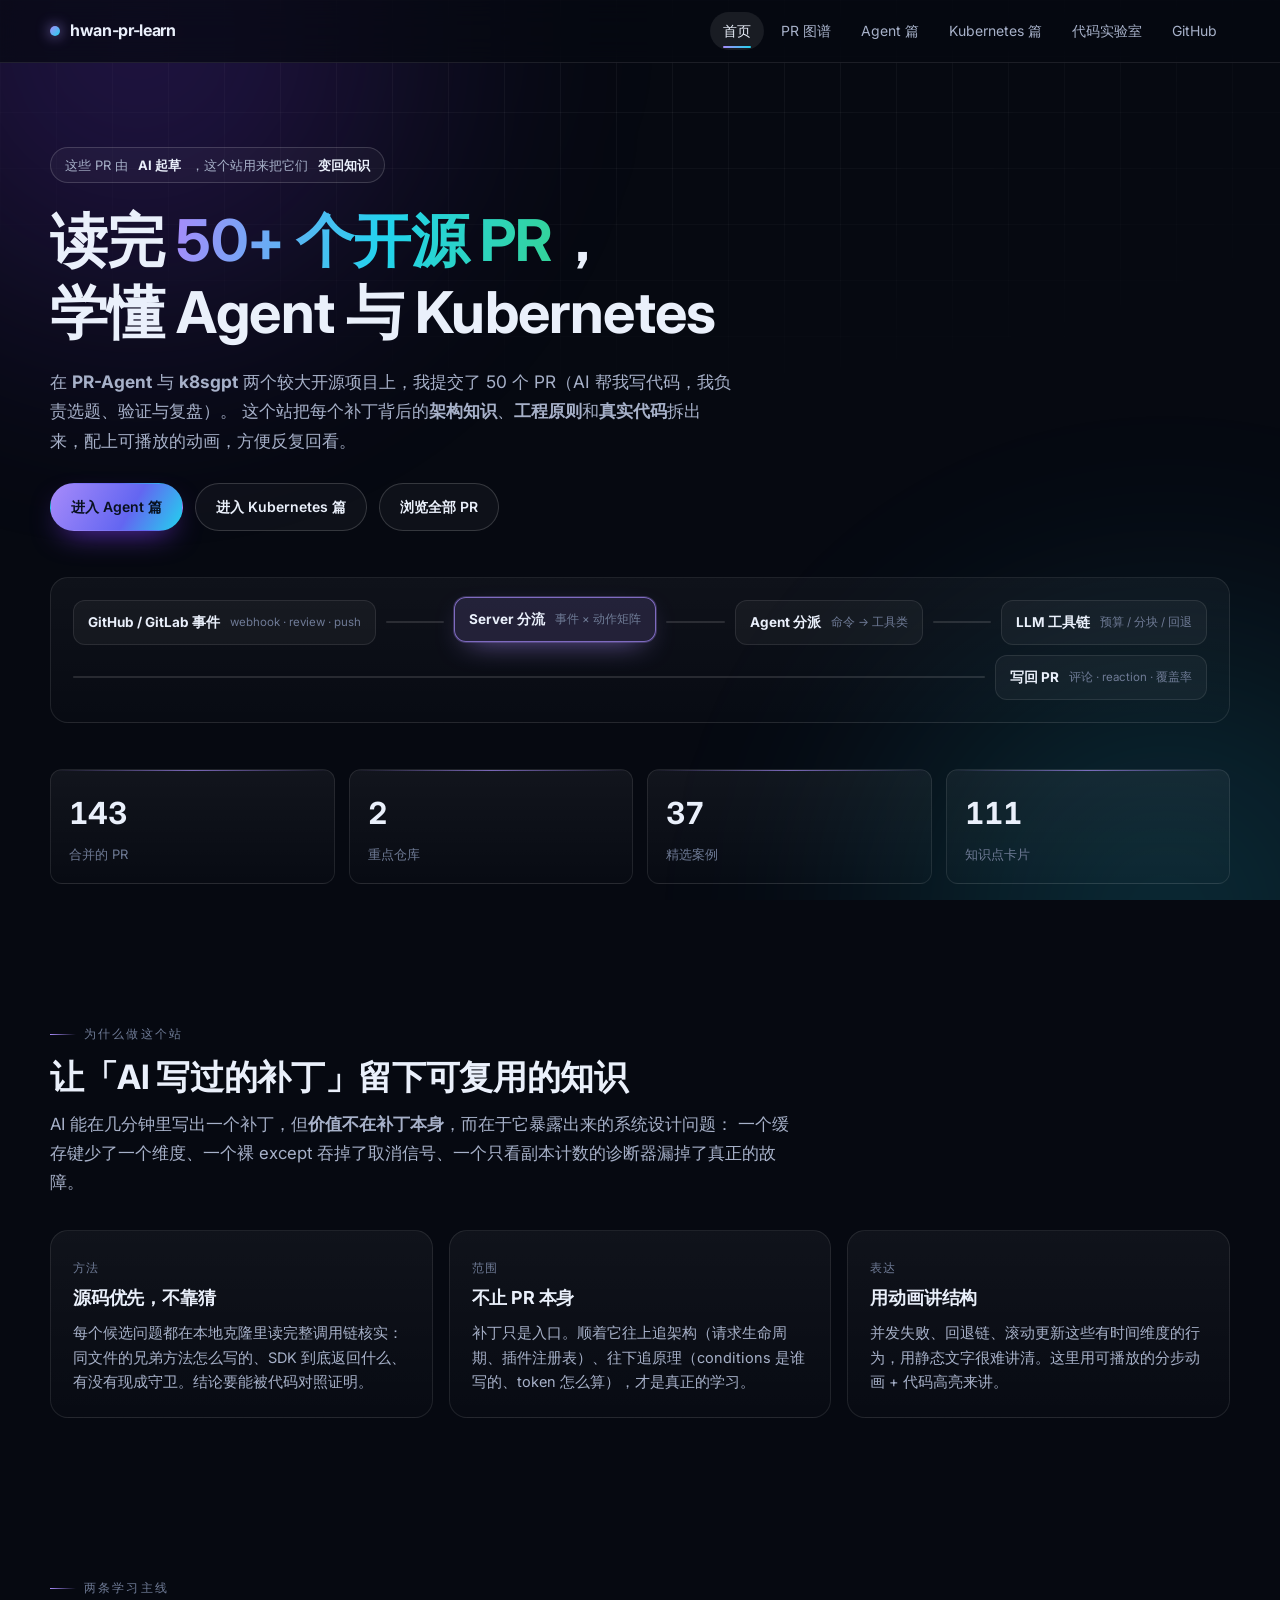
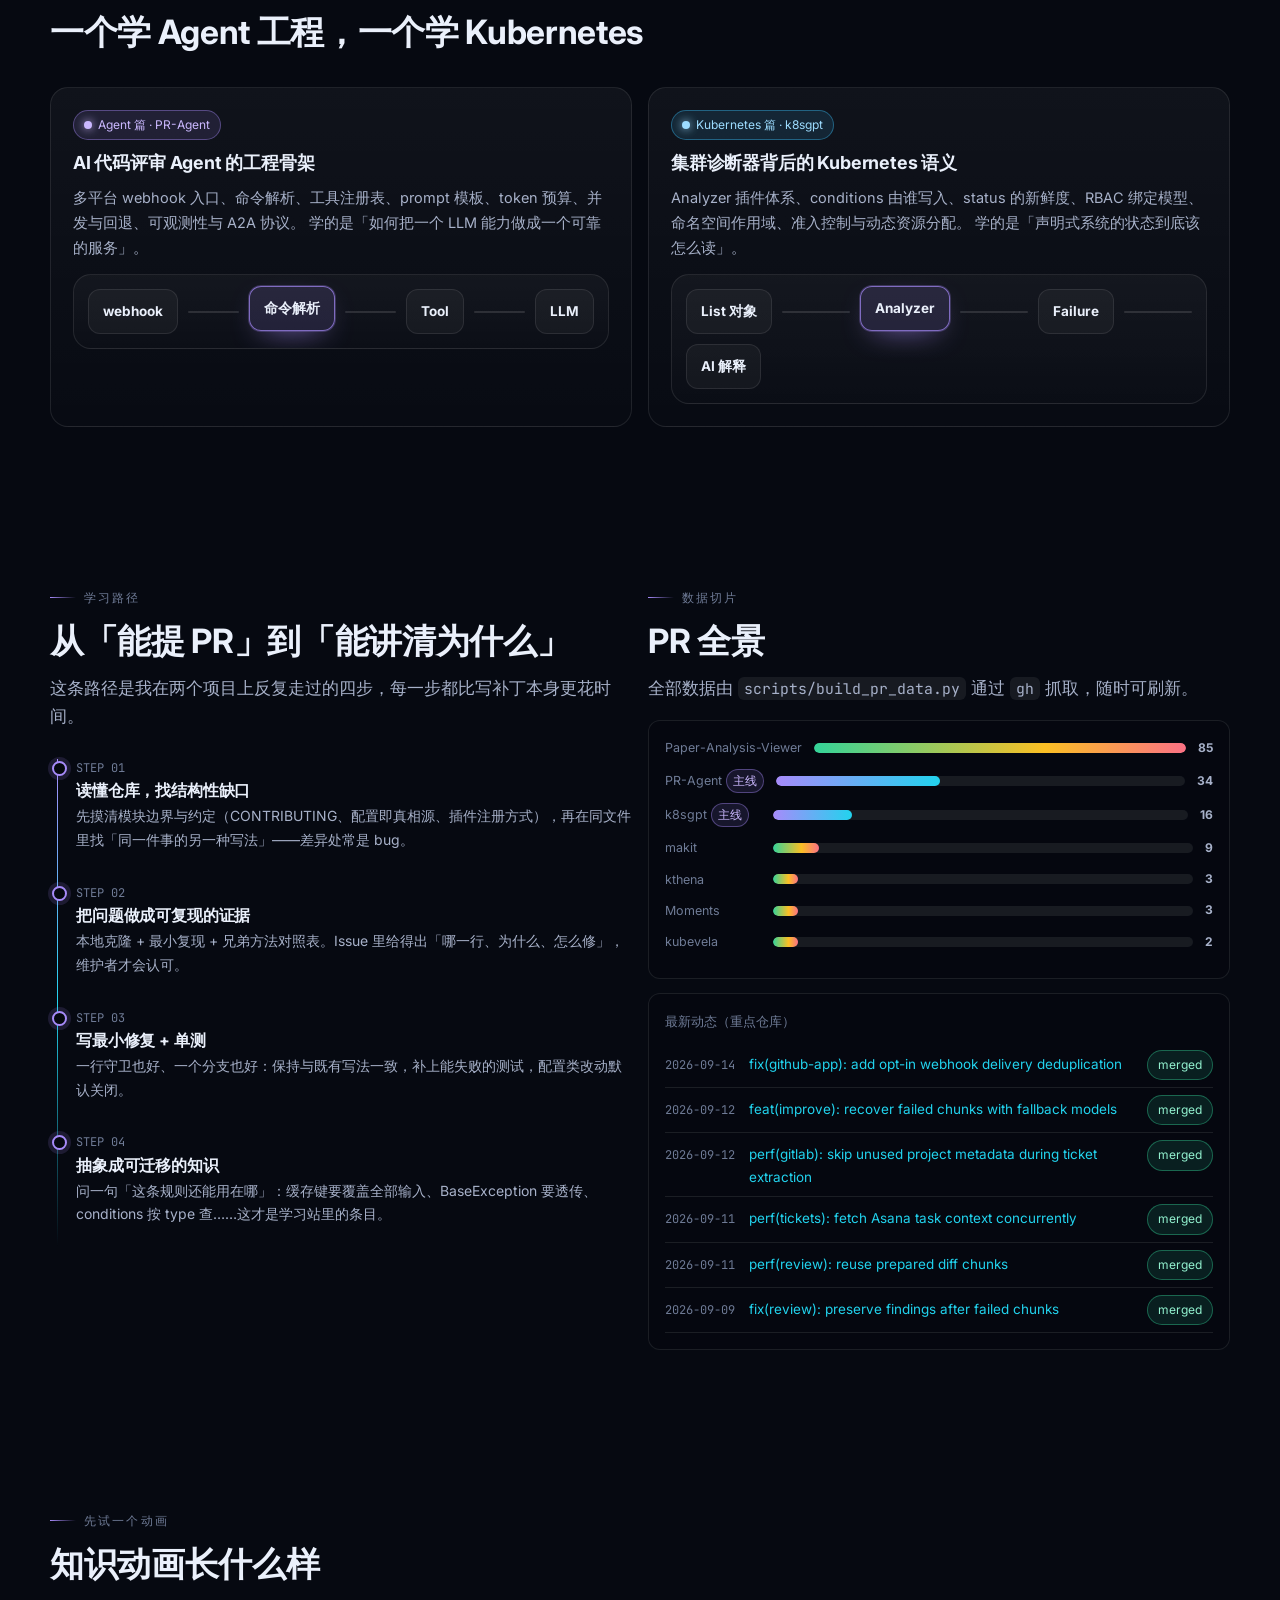
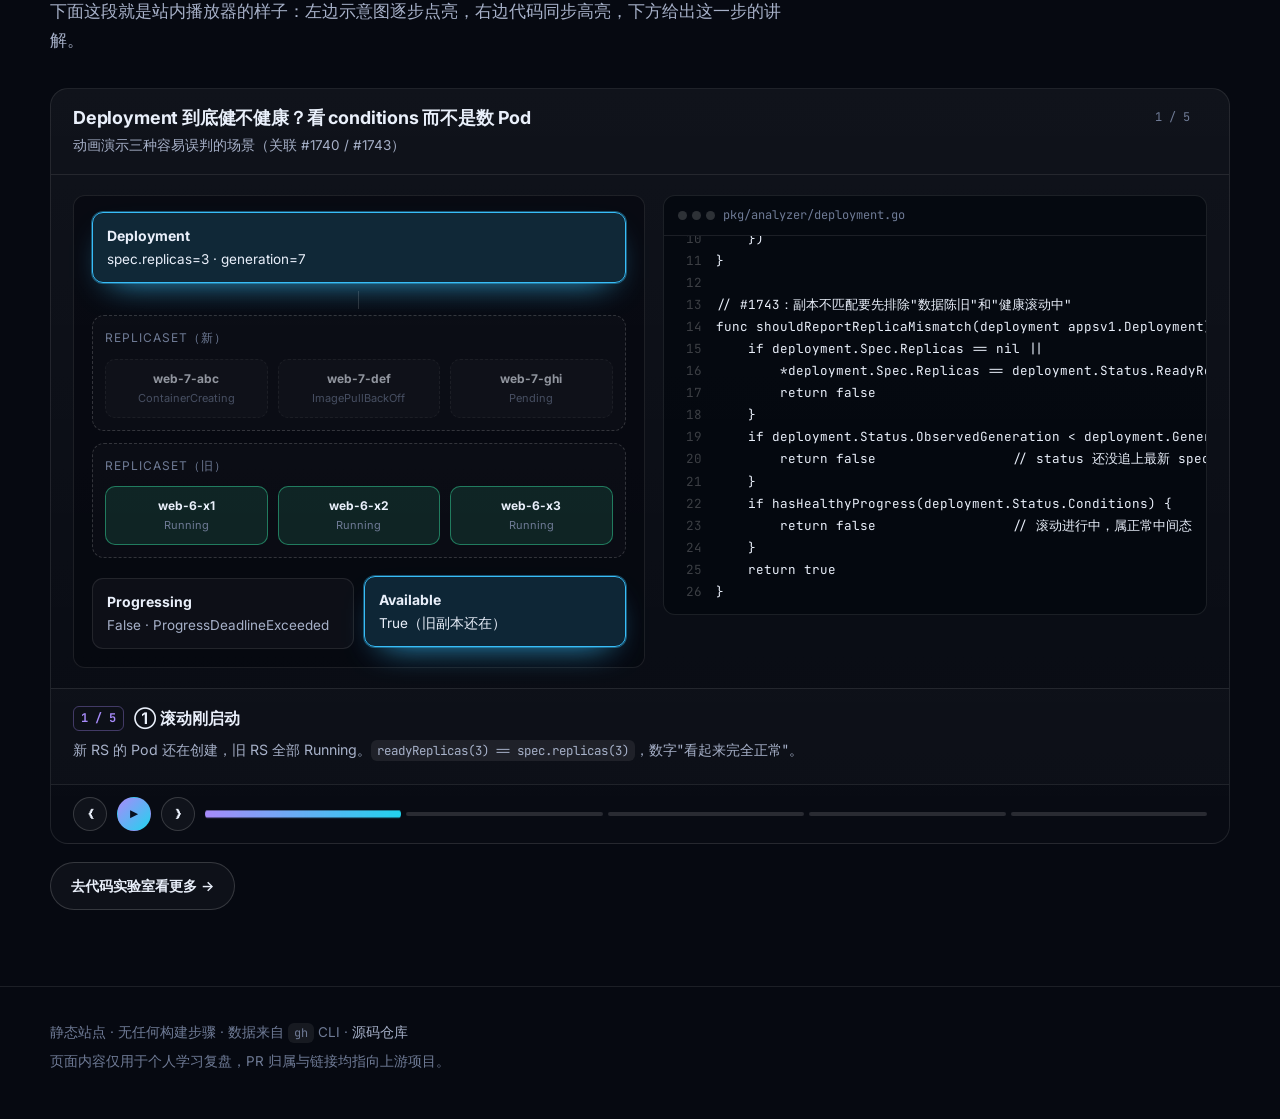
==== index.html @ 7010f41c "feat: 建立 hwan-pr-learn 静态学习站（PR 图谱 / Agent 篇 / K8s 篇 / 代码实验室）" ====
<!DOCTYPE html>
<html lang="zh-CN">
<head>
<meta charset="utf-8" />
<meta name="viewport" content="width=device-width, initial-scale=1" />
<title>Hwan 的开源 PR 学习站 · 从 AI 写的补丁里学 Agent 与 Kubernetes</title>
<meta name="description" content="把我在 PR-Agent 与 k8sgpt 上提交的 50+ 个 PR 拆成可交互的知识：架构动画、代码精读、Kubernetes 与 Agent 工程知识点。" />
<link rel="preconnect" href="https://fonts.googleapis.com" />
<link rel="preconnect" href="https://fonts.gstatic.com" crossorigin />
<link href="https://fonts.googleapis.com/css2?family=Inter:wght@400;500;600;700&family=JetBrains+Mono:wght@400;500&display=swap" rel="stylesheet" />
<link rel="stylesheet" href="assets/css/main.css" />
</head>
<body>
<div class="aurora"></div>
<div class="aurora-grid"></div>
<div class="scroll-progress"></div>

<nav class="nav">
  <div class="wrap nav-inner">
    <a class="brand" href="index.html"><span class="brand-dot"></span>hwan-pr-learn</a>
    <button class="nav-toggle" aria-label="菜单">菜单</button>
    <div class="nav-links">
      <a class="nav-link" href="index.html">首页</a>
      <a class="nav-link" href="prs.html">PR 图谱</a>
      <a class="nav-link" href="agent.html">Agent 篇</a>
      <a class="nav-link" href="k8s.html">Kubernetes 篇</a>
      <a class="nav-link" href="lab.html">代码实验室</a>
      <a class="nav-link" href="https://github.com/junnhwan/hwan-pr-learn" target="_blank" rel="noopener">GitHub</a>
    </div>
  </div>
</nav>

<header class="hero">
  <div class="wrap">
    <div class="hero-badge">这些 PR 由 <b>AI 起草</b>，这个站用来把它们<b>变回知识</b></div>
    <h1>读完 <span class="grad">50+ 个开源 PR</span>，<br />学懂 Agent 与 Kubernetes</h1>
    <p class="hero-sub">
      在 <b>PR-Agent</b> 与 <b>k8sgpt</b> 两个较大开源项目上，我提交了 50 个 PR（AI 帮我写代码，我负责选题、验证与复盘）。
      这个站把每个补丁背后的<b>架构知识</b>、<b>工程原则</b>和<b>真实代码</b>拆出来，配上可播放的动画，方便反复回看。
    </p>
    <div class="hero-cta">
      <a class="btn btn-primary" href="agent.html">进入 Agent 篇</a>
      <a class="btn btn-ghost" href="k8s.html">进入 Kubernetes 篇</a>
      <a class="btn btn-ghost" href="prs.html">浏览全部 PR</a>
    </div>

    <div class="hero-flow" data-flow>
      <div class="flow-row">
        <div class="flow-node"><b>GitHub / GitLab 事件</b><small>webhook · review · push</small></div>
        <span class="flow-wire"></span>
        <div class="flow-node"><b>Server 分流</b><small>事件 × 动作矩阵</small></div>
        <span class="flow-wire"></span>
        <div class="flow-node"><b>Agent 分派</b><small>命令 → 工具类</small></div>
        <span class="flow-wire"></span>
        <div class="flow-node"><b>LLM 工具链</b><small>预算 / 分块 / 回退</small></div>
        <span class="flow-wire"></span>
        <div class="flow-node"><b>写回 PR</b><small>评论 · reaction · 覆盖率</small></div>
      </div>
    </div>

    <div class="hero-stats" id="stats">
      <div class="stat"><b data-count="0">0</b><span>合并的 PR</span></div>
      <div class="stat"><b data-count="0">0</b><span>重点仓库</span></div>
      <div class="stat"><b data-count="0">0</b><span>精选案例</span></div>
      <div class="stat"><b data-count="0">0</b><span>知识点卡片</span></div>
    </div>
  </div>
</header>

<section>
  <div class="wrap">
    <div class="sec-head reveal">
      <div class="sec-kicker">为什么做这个站</div>
      <h2>让「AI 写过的补丁」留下可复用的知识</h2>
      <p class="lede">
        AI 能在几分钟里写出一个补丁，但<b>价值不在补丁本身</b>，而在于它暴露出来的系统设计问题：
        一个缓存键少了一个维度、一个裸 except 吞掉了取消信号、一个只看副本计数的诊断器漏掉了真正的故障。
      </p>
    </div>
    <div class="grid g3">
      <div class="card reveal">
        <div class="card-tag">方法</div>
        <h3>源码优先，不靠猜</h3>
        <p>每个候选问题都在本地克隆里读完整调用链核实：同文件的兄弟方法怎么写的、SDK 到底返回什么、有没有现成守卫。结论要能被代码对照证明。</p>
      </div>
      <div class="card reveal reveal-d1">
        <div class="card-tag">范围</div>
        <h3>不止 PR 本身</h3>
        <p>补丁只是入口。顺着它往上追架构（请求生命周期、插件注册表）、往下追原理（conditions 是谁写的、token 怎么算），才是真正的学习。</p>
      </div>
      <div class="card reveal reveal-d2">
        <div class="card-tag">表达</div>
        <h3>用动画讲结构</h3>
        <p>并发失败、回退链、滚动更新这些有时间维度的行为，用静态文字很难讲清。这里用可播放的分步动画 + 代码高亮来讲。</p>
      </div>
    </div>
  </div>
</section>

<section>
  <div class="wrap">
    <div class="sec-head reveal">
      <div class="sec-kicker">两条学习主线</div>
      <h2>一个学 Agent 工程，一个学 Kubernetes</h2>
    </div>
    <div class="grid g2">
      <a class="card track-agent reveal" href="agent.html" style="text-decoration:none;color:inherit">
        <span class="pill violet"><span class="dotmark"></span>Agent 篇 · PR-Agent</span>
        <h3 style="margin-top:12px">AI 代码评审 Agent 的工程骨架</h3>
        <p>
          多平台 webhook 入口、命令解析、工具注册表、prompt 模板、token 预算、并发与回退、可观测性与 A2A 协议。
          学的是「如何把一个 LLM 能力做成一个可靠的服务」。
        </p>
        <div class="hero-flow" style="margin-top:14px;padding:14px" data-flow>
          <div class="flow-row">
            <div class="flow-node"><b>webhook</b></div>
            <span class="flow-wire"></span>
            <div class="flow-node"><b>命令解析</b></div>
            <span class="flow-wire"></span>
            <div class="flow-node"><b>Tool</b></div>
            <span class="flow-wire"></span>
            <div class="flow-node"><b>LLM</b></div>
          </div>
        </div>
      </a>
      <a class="card track-k8s reveal reveal-d1" href="k8s.html" style="text-decoration:none;color:inherit">
        <span class="pill sky"><span class="dotmark"></span>Kubernetes 篇 · k8sgpt</span>
        <h3 style="margin-top:12px">集群诊断器背后的 Kubernetes 语义</h3>
        <p>
          Analyzer 插件体系、conditions 由谁写入、status 的新鲜度、RBAC 绑定模型、命名空间作用域、准入控制与动态资源分配。
          学的是「声明式系统的状态到底该怎么读」。
        </p>
        <div class="hero-flow" style="margin-top:14px;padding:14px" data-flow>
          <div class="flow-row">
            <div class="flow-node"><b>List 对象</b></div>
            <span class="flow-wire"></span>
            <div class="flow-node"><b>Analyzer</b></div>
            <span class="flow-wire"></span>
            <div class="flow-node"><b>Failure</b></div>
            <span class="flow-wire"></span>
            <div class="flow-node"><b>AI 解释</b></div>
          </div>
        </div>
      </a>
    </div>
  </div>
</section>

<section>
  <div class="wrap">
    <div class="grid g2" style="align-items:start">
      <div class="reveal">
        <div class="sec-kicker">学习路径</div>
        <h2>从「能提 PR」到「能讲清为什么」</h2>
        <p class="lede">这条路径是我在两个项目上反复走过的四步，每一步都比写补丁本身更花时间。</p>
        <div class="timeline" style="margin-top:22px">
          <div class="tl-item reveal">
            <span class="tl-meta">STEP 01</span>
            <h4>读懂仓库，找结构性缺口</h4>
            <p>先摸清模块边界与约定（CONTRIBUTING、配置即真相源、插件注册方式），再在同文件里找「同一件事的另一种写法」——差异处常是 bug。</p>
          </div>
          <div class="tl-item reveal">
            <span class="tl-meta">STEP 02</span>
            <h4>把问题做成可复现的证据</h4>
            <p>本地克隆 + 最小复现 + 兄弟方法对照表。Issue 里给得出「哪一行、为什么、怎么修」，维护者才会认可。</p>
          </div>
          <div class="tl-item reveal">
            <span class="tl-meta">STEP 03</span>
            <h4>写最小修复 + 单测</h4>
            <p>一行守卫也好、一个分支也好：保持与既有写法一致，补上能失败的测试，配置类改动默认关闭。</p>
          </div>
          <div class="tl-item reveal">
            <span class="tl-meta">STEP 04</span>
            <h4>抽象成可迁移的知识</h4>
            <p>问一句「这条规则还能用在哪」：缓存键要覆盖全部输入、BaseException 要透传、conditions 按 type 查……这才是学习站里的条目。</p>
          </div>
        </div>
      </div>
      <div class="reveal reveal-d1">
        <div class="sec-kicker">数据切片</div>
        <h2>PR 全景</h2>
        <p class="lede">全部数据由 <code>scripts/build_pr_data.py</code> 通过 <code>gh</code> 抓取，随时可刷新。</p>
        <div class="mini" style="margin-top:18px">
          <div id="repo-bars"></div>
        </div>
        <div class="mini" style="margin-top:14px">
          <div style="font-size:13px;color:var(--text-faint);margin-bottom:10px">最新动态（重点仓库）</div>
          <div id="recent"></div>
        </div>
      </div>
    </div>
  </div>
</section>

<section>
  <div class="wrap">
    <div class="sec-head reveal">
      <div class="sec-kicker">先试一个动画</div>
      <h2>知识动画长什么样</h2>
      <p class="lede">下面这段就是站内播放器的样子：左边示意图逐步点亮，右边代码同步高亮，下方给出这一步的讲解。</p>
    </div>
    <div class="reveal" id="demo-player"></div>
    <div style="margin-top:14px" class="reveal">
      <a class="btn btn-ghost" href="lab.html">去代码实验室看更多 →</a>
    </div>
  </div>
</section>

<footer>
  <div class="wrap">
    <div>
      静态站点 · 无任何构建步骤 · 数据来自 <code>gh</code> CLI ·
      <a href="https://github.com/junnhwan/hwan-pr-learn" target="_blank" rel="noopener">源码仓库</a>
    </div>
    <div style="margin-top:6px">页面内容仅用于个人学习复盘，PR 归属与链接均指向上游项目。</div>
  </div>
</footer>

<script src="assets/js/common.js"></script>
<script src="assets/js/player.js"></script>
<script src="assets/data/lessons.js"></script>
<script src="assets/js/home.js"></script>
</body>
</html>
---- assets/css/main.css ----
/* ============================================================
   hwan-pr-learn — 静态学习站样式
   纯 CSS，无构建步骤。变量集中在 :root，方便换色。
   ============================================================ */

:root {
  --bg: #060911;
  --bg-2: #0a0f1e;
  --panel: rgba(255, 255, 255, 0.035);
  --panel-strong: rgba(255, 255, 255, 0.06);
  --line: rgba(255, 255, 255, 0.09);
  --line-strong: rgba(255, 255, 255, 0.16);
  --text: #eaf0fb;
  --text-dim: #a7b1c9;
  --text-faint: #6f7b96;

  --violet: #a78bfa;
  --indigo: #6366f1;
  --cyan: #22d3ee;
  --sky: #38bdf8;
  --mint: #34d399;
  --amber: #fbbf24;
  --rose: #fb7185;

  --agent-a: #a78bfa;
  --agent-b: #22d3ee;
  --k8s-a: #38bdf8;
  --k8s-b: #34d399;

  --radius: 18px;
  --radius-sm: 12px;
  --shadow: 0 24px 60px -28px rgba(0, 0, 0, 0.9);
  --mono: "JetBrains Mono", "SFMono-Regular", ui-monospace, Menlo, Consolas, monospace;
  --sans: "Inter", -apple-system, BlinkMacSystemFont, "Segoe UI", "PingFang SC",
    "Hiragino Sans GB", "Microsoft YaHei", "Noto Sans SC", sans-serif;
  --max: 1180px;
}

* {
  box-sizing: border-box;
}

html {
  scroll-behavior: smooth;
  scroll-padding-top: 84px;
}

body {
  margin: 0;
  background: var(--bg);
  color: var(--text);
  font-family: var(--sans);
  font-size: 16px;
  line-height: 1.7;
  -webkit-font-smoothing: antialiased;
  overflow-x: hidden;
}

/* ---------- 背景：极光 + 网格 ---------- */
.aurora {
  position: fixed;
  inset: 0;
  z-index: -2;
  overflow: hidden;
  pointer-events: none;
}
.aurora::before,
.aurora::after {
  content: "";
  position: absolute;
  width: 62vw;
  height: 62vw;
  border-radius: 50%;
  filter: blur(90px);
  opacity: 0.5;
  animation: drift 26s ease-in-out infinite alternate;
}
.aurora::before {
  top: -22vw;
  left: -14vw;
  background: radial-gradient(circle at 40% 40%, rgba(124, 58, 237, 0.55), transparent 62%);
}
.aurora::after {
  bottom: -26vw;
  right: -16vw;
  background: radial-gradient(circle at 60% 60%, rgba(34, 211, 238, 0.4), transparent 62%);
  animation-delay: -13s;
}
.aurora-grid {
  position: fixed;
  inset: 0;
  z-index: -1;
  pointer-events: none;
  background-image: linear-gradient(rgba(255, 255, 255, 0.045) 1px, transparent 1px),
    linear-gradient(90deg, rgba(255, 255, 255, 0.045) 1px, transparent 1px);
  background-size: 56px 56px;
  mask-image: radial-gradient(ellipse 90% 60% at 50% 0%, #000 20%, transparent 78%);
  -webkit-mask-image: radial-gradient(ellipse 90% 60% at 50% 0%, #000 20%, transparent 78%);
}

@keyframes drift {
  0% {
    transform: translate3d(0, 0, 0) scale(1);
  }
  100% {
    transform: translate3d(6vw, 6vh, 0) scale(1.15);
  }
}

/* ---------- 布局 ---------- */
.wrap {
  width: min(100% - 40px, var(--max));
  margin-inline: auto;
}
section {
  padding: 76px 0;
}
.sec-head {
  margin-bottom: 34px;
}
.sec-kicker {
  display: inline-flex;
  align-items: center;
  gap: 8px;
  font-size: 12px;
  letter-spacing: 0.18em;
  text-transform: uppercase;
  color: var(--text-faint);
  margin-bottom: 12px;
}
.sec-kicker::before {
  content: "";
  width: 26px;
  height: 1px;
  background: linear-gradient(90deg, var(--violet), transparent);
}
h1,
h2,
h3,
h4 {
  margin: 0 0 12px;
  line-height: 1.25;
  letter-spacing: -0.01em;
}
h1 {
  font-size: clamp(2.1rem, 5.2vw, 3.6rem);
  font-weight: 700;
}
h2 {
  font-size: clamp(1.5rem, 3vw, 2.1rem);
}
h3 {
  font-size: 1.12rem;
}
p {
  margin: 0 0 14px;
}
.lede {
  color: var(--text-dim);
  font-size: 1.05rem;
  max-width: 68ch;
}
.grad {
  background: linear-gradient(100deg, var(--violet), var(--cyan) 55%, var(--mint));
  -webkit-background-clip: text;
  background-clip: text;
  color: transparent;
}
a {
  color: var(--cyan);
  text-decoration: none;
  transition: color 0.2s;
}
a:hover {
  color: #7de9fb;
}
code {
  font-family: var(--mono);
  font-size: 0.88em;
  background: rgba(255, 255, 255, 0.07);
  padding: 2px 6px;
  border-radius: 6px;
}

/* ---------- 顶部导航 ---------- */
.scroll-progress {
  position: fixed;
  top: 0;
  left: 0;
  height: 2px;
  z-index: 60;
  width: 0;
  background: linear-gradient(90deg, var(--violet), var(--cyan), var(--mint));
}
.nav {
  position: sticky;
  top: 0;
  z-index: 50;
  backdrop-filter: blur(16px);
  -webkit-backdrop-filter: blur(16px);
  background: rgba(6, 9, 17, 0.72);
  border-bottom: 1px solid var(--line);
}
.nav-inner {
  display: flex;
  align-items: center;
  gap: 18px;
  height: 62px;
}
.brand {
  display: flex;
  align-items: center;
  gap: 10px;
  font-weight: 700;
  letter-spacing: -0.02em;
  color: var(--text);
}
.brand-dot {
  width: 10px;
  height: 10px;
  border-radius: 50%;
  background: linear-gradient(135deg, var(--violet), var(--cyan));
  box-shadow: 0 0 14px rgba(167, 139, 250, 0.9);
  animation: pulse 2.8s ease-in-out infinite;
}
@keyframes pulse {
  0%,
  100% {
    transform: scale(1);
    opacity: 1;
  }
  50% {
    transform: scale(1.35);
    opacity: 0.65;
  }
}
.nav-links {
  display: flex;
  gap: 4px;
  margin-left: auto;
  flex-wrap: wrap;
}
.nav-link {
  position: relative;
  padding: 7px 13px;
  border-radius: 999px;
  font-size: 14px;
  color: var(--text-dim);
  transition: color 0.2s, background 0.2s;
}
.nav-link:hover {
  color: var(--text);
  background: rgba(255, 255, 255, 0.05);
}
.nav-link.active {
  color: var(--text);
  background: rgba(255, 255, 255, 0.08);
}
.nav-link.active::after {
  content: "";
  position: absolute;
  left: 13px;
  right: 13px;
  bottom: 2px;
  height: 2px;
  border-radius: 2px;
  background: linear-gradient(90deg, var(--violet), var(--cyan));
  animation: grow 0.3s ease;
}
@keyframes grow {
  from {
    transform: scaleX(0);
  }
  to {
    transform: scaleX(1);
  }
}
.nav-toggle {
  display: none;
  margin-left: auto;
  background: none;
  border: 1px solid var(--line);
  color: var(--text);
  border-radius: 10px;
  padding: 6px 12px;
  font-size: 13px;
  cursor: pointer;
}

/* ---------- Hero ---------- */
.hero {
  padding: 84px 0 56px;
  position: relative;
}
.hero-badge {
  display: inline-flex;
  align-items: center;
  gap: 10px;
  padding: 6px 14px;
  border-radius: 999px;
  border: 1px solid var(--line-strong);
  background: var(--panel);
  font-size: 13px;
  color: var(--text-dim);
  margin-bottom: 22px;
}
.hero-badge b {
  color: var(--text);
}
.hero h1 {
  max-width: 22ch;
}
.hero-sub {
  font-size: 1.08rem;
  color: var(--text-dim);
  max-width: 62ch;
  margin-top: 18px;
}
.hero-cta {
  display: flex;
  gap: 12px;
  margin-top: 28px;
  flex-wrap: wrap;
}
.btn {
  display: inline-flex;
  align-items: center;
  gap: 8px;
  padding: 11px 20px;
  border-radius: 999px;
  font-size: 14px;
  font-weight: 600;
  border: 1px solid transparent;
  cursor: pointer;
  transition: transform 0.18s, box-shadow 0.25s, background 0.25s;
}
.btn:hover {
  transform: translateY(-2px);
}
.btn-primary {
  background: linear-gradient(120deg, var(--violet), var(--indigo) 60%, var(--cyan));
  color: #08111f;
  box-shadow: 0 12px 30px -12px rgba(124, 58, 237, 0.85);
}
.btn-ghost {
  border-color: var(--line-strong);
  color: var(--text);
  background: var(--panel);
}
.btn-ghost:hover {
  background: var(--panel-strong);
}
.hero-stats {
  display: grid;
  grid-template-columns: repeat(4, minmax(0, 1fr));
  gap: 14px;
  margin-top: 46px;
}
.stat {
  padding: 18px 18px 16px;
  border: 1px solid var(--line);
  border-radius: var(--radius-sm);
  background: linear-gradient(180deg, rgba(255, 255, 255, 0.05), rgba(255, 255, 255, 0.01));
  position: relative;
  overflow: hidden;
}
.stat::after {
  content: "";
  position: absolute;
  inset: 0 0 auto 0;
  height: 1px;
  background: linear-gradient(90deg, transparent, var(--violet), transparent);
  opacity: 0.7;
}
.stat b {
  display: block;
  font-size: 1.9rem;
  font-weight: 700;
  letter-spacing: -0.02em;
  font-variant-numeric: tabular-nums;
}
.stat span {
  font-size: 13px;
  color: var(--text-faint);
}

/* hero 中的请求流动画 */
.hero-flow {
  margin-top: 46px;
  border: 1px solid var(--line);
  border-radius: var(--radius);
  background: linear-gradient(180deg, rgba(255, 255, 255, 0.04), rgba(255, 255, 255, 0.01));
  padding: 22px;
  overflow: hidden;
}
.flow-row {
  display: flex;
  align-items: center;
  gap: 10px;
  flex-wrap: wrap;
}
.flow-node {
  display: flex;
  align-items: center;
  gap: 10px;
  padding: 10px 14px;
  border-radius: 12px;
  border: 1px solid var(--line);
  background: rgba(255, 255, 255, 0.04);
  font-size: 13.5px;
  white-space: nowrap;
  transition: transform 0.3s, border-color 0.3s, box-shadow 0.3s, background 0.3s;
}
.flow-node small {
  display: block;
  color: var(--text-faint);
  font-size: 11.5px;
}
.flow-node.lit {
  border-color: rgba(167, 139, 250, 0.7);
  background: rgba(167, 139, 250, 0.14);
  box-shadow: 0 0 0 1px rgba(167, 139, 250, 0.25), 0 10px 30px -14px rgba(167, 139, 250, 0.9);
  transform: translateY(-3px);
}
.flow-wire {
  flex: 1 1 46px;
  min-width: 34px;
  height: 2px;
  border-radius: 2px;
  background: linear-gradient(90deg, rgba(255, 255, 255, 0.12), rgba(255, 255, 255, 0.12));
  position: relative;
  overflow: hidden;
}
.flow-wire::after {
  content: "";
  position: absolute;
  inset: 0;
  width: 34%;
  background: linear-gradient(90deg, transparent, var(--cyan), transparent);
  transform: translateX(-120%);
}
.flow-wire.run::after {
  animation: wire 1.1s linear;
}
@keyframes wire {
  to {
    transform: translateX(320%);
  }
}

/* ---------- 卡片 ---------- */
.grid {
  display: grid;
  gap: 16px;
}
.g2 {
  grid-template-columns: repeat(2, minmax(0, 1fr));
}
.g3 {
  grid-template-columns: repeat(3, minmax(0, 1fr));
}
.g4 {
  grid-template-columns: repeat(4, minmax(0, 1fr));
}
.card {
  position: relative;
  padding: 22px;
  border-radius: var(--radius);
  border: 1px solid var(--line);
  background: linear-gradient(180deg, rgba(255, 255, 255, 0.045), rgba(255, 255, 255, 0.012));
  overflow: hidden;
  transition: transform 0.25s cubic-bezier(0.2, 0.7, 0.3, 1), border-color 0.25s, box-shadow 0.25s;
}
.card:hover {
  transform: translateY(-4px);
  border-color: var(--line-strong);
  box-shadow: var(--shadow);
}
.card::before {
  content: "";
  position: absolute;
  inset: -1px;
  border-radius: inherit;
  padding: 1px;
  background: radial-gradient(340px circle at var(--mx, 50%) var(--my, 0%), var(--accent, var(--violet)), transparent 60%);
  -webkit-mask: linear-gradient(#000 0 0) content-box, linear-gradient(#000 0 0);
  mask: linear-gradient(#000 0 0) content-box, linear-gradient(#000 0 0);
  -webkit-mask-composite: xor;
  mask-composite: exclude;
  opacity: 0;
  transition: opacity 0.3s;
  pointer-events: none;
}
.card:hover::before {
  opacity: 0.85;
}
.card h3 {
  display: flex;
  align-items: center;
  gap: 10px;
}
.card p {
  color: var(--text-dim);
  font-size: 14.5px;
  margin-bottom: 0;
}
.card-tag {
  display: inline-block;
  font-size: 11.5px;
  letter-spacing: 0.08em;
  text-transform: uppercase;
  color: var(--text-faint);
  margin-bottom: 8px;
}
.track-agent {
  --accent: var(--violet);
}
.track-k8s {
  --accent: var(--sky);
}
.pill {
  display: inline-flex;
  align-items: center;
  gap: 6px;
  padding: 4px 10px;
  font-size: 12px;
  border-radius: 999px;
  border: 1px solid var(--line);
  color: var(--text-dim);
  background: rgba(255, 255, 255, 0.04);
}
.pill.violet {
  border-color: rgba(167, 139, 250, 0.4);
  color: #cbb8ff;
  background: rgba(167, 139, 250, 0.12);
}
.pill.sky {
  border-color: rgba(56, 189, 248, 0.4);
  color: #9ddcff;
  background: rgba(56, 189, 248, 0.12);
}
.pill.mint {
  border-color: rgba(52, 211, 153, 0.4);
  color: #93f2d0;
  background: rgba(52, 211, 153, 0.12);
}
.pill.amber {
  border-color: rgba(251, 191, 36, 0.4);
  color: #ffdb8a;
  background: rgba(251, 191, 36, 0.12);
}
.pill.rose {
  border-color: rgba(251, 113, 133, 0.4);
  color: #ffb0bd;
  background: rgba(251, 113, 133, 0.12);
}
.dotmark {
  width: 8px;
  height: 8px;
  border-radius: 50%;
  background: currentColor;
  box-shadow: 0 0 10px currentColor;
}

/* ---------- 时间线 ---------- */
.timeline {
  position: relative;
  padding-left: 26px;
}
.timeline::before {
  content: "";
  position: absolute;
  left: 7px;
  top: 6px;
  bottom: 6px;
  width: 1px;
  background: linear-gradient(180deg, var(--violet), var(--cyan), transparent);
}
.tl-item {
  position: relative;
  padding: 0 0 26px;
}
.tl-item::before {
  content: "";
  position: absolute;
  left: -24px;
  top: 8px;
  width: 11px;
  height: 11px;
  border-radius: 50%;
  background: var(--bg);
  border: 2px solid var(--violet);
  box-shadow: 0 0 0 4px rgba(167, 139, 250, 0.14);
}
.tl-item h4 {
  margin-bottom: 4px;
}
.tl-item p {
  color: var(--text-dim);
  font-size: 14px;
  margin: 0;
}
.tl-meta {
  font-size: 12px;
  color: var(--text-faint);
  font-family: var(--mono);
}

/* ---------- 播放器 ---------- */
.player {
  border: 1px solid var(--line);
  border-radius: var(--radius);
  background: linear-gradient(180deg, rgba(255, 255, 255, 0.045), rgba(255, 255, 255, 0.01));
  overflow: hidden;
  margin: 18px 0;
}
.player-head {
  display: flex;
  align-items: flex-start;
  gap: 14px;
  padding: 18px 22px;
  border-bottom: 1px solid var(--line);
  flex-wrap: wrap;
}
.player-head h3 {
  margin: 0;
}
.player-head p {
  margin: 4px 0 0;
  color: var(--text-dim);
  font-size: 13.5px;
}
.stage {
  display: grid;
  grid-template-columns: minmax(0, 1.05fr) minmax(0, 1fr);
  gap: 18px;
  padding: 20px 22px;
}
.stage-wide {
  grid-template-columns: 1fr;
}
.diagram {
  border: 1px solid var(--line);
  border-radius: var(--radius-sm);
  background: rgba(4, 7, 14, 0.55);
  padding: 18px;
  min-height: 220px;
  display: flex;
  flex-direction: column;
  gap: 12px;
}
.p-node {
  position: relative;
  padding: 11px 14px;
  border-radius: 11px;
  border: 1px solid var(--line);
  background: rgba(255, 255, 255, 0.03);
  font-size: 13.5px;
  color: var(--text-dim);
  transition: all 0.35s cubic-bezier(0.2, 0.7, 0.3, 1);
}
.p-node b {
  color: var(--text);
  display: block;
  font-size: 14px;
}
.p-node.active {
  color: var(--text);
  border-color: var(--accent, var(--violet));
  background: color-mix(in srgb, var(--accent, var(--violet)) 16%, transparent);
  box-shadow: 0 0 0 1px color-mix(in srgb, var(--accent, var(--violet)) 40%, transparent),
    0 14px 34px -18px var(--accent, var(--violet));
  transform: translateY(-2px);
}
.p-node.err.active {
  --accent: var(--rose);
}
.p-node.ok.active {
  --accent: var(--mint);
}
.p-row {
  display: flex;
  gap: 10px;
  flex-wrap: wrap;
}
.p-row > * {
  flex: 1 1 140px;
}
.p-conn {
  height: 18px;
  margin: -6px 0;
  position: relative;
  display: flex;
  justify-content: center;
}
.p-conn i {
  width: 1px;
  height: 100%;
  background: rgba(255, 255, 255, 0.14);
  position: relative;
  overflow: hidden;
}
.p-conn i::after {
  content: "";
  position: absolute;
  left: 0;
  width: 100%;
  height: 40%;
  background: linear-gradient(180deg, transparent, var(--accent, var(--cyan)), transparent);
  transform: translateY(-120%);
}
.p-conn.on i::after {
  animation: drop 0.9s ease-in-out infinite;
}
@keyframes drop {
  0% {
    transform: translateY(-120%);
  }
  100% {
    transform: translateY(260%);
  }
}
.diagram-note {
  font-size: 12.5px;
  color: var(--text-faint);
  margin-top: auto;
}

/* 代码面板 */
.code {
  border: 1px solid var(--line);
  border-radius: var(--radius-sm);
  background: rgba(4, 7, 14, 0.72);
  overflow: hidden;
  display: flex;
  flex-direction: column;
  max-height: 420px;
}
.code-bar {
  display: flex;
  align-items: center;
  gap: 8px;
  padding: 9px 14px;
  border-bottom: 1px solid var(--line);
  font-family: var(--mono);
  font-size: 12px;
  color: var(--text-faint);
}
.code-bar .dots {
  display: flex;
  gap: 5px;
}
.code-bar .dots span {
  width: 9px;
  height: 9px;
  border-radius: 50%;
  background: rgba(255, 255, 255, 0.16);
}
.code-body {
  overflow: auto;
  padding: 12px 0;
  font-family: var(--mono);
  font-size: 12.6px;
  line-height: 1.75;
  scroll-behavior: smooth;
}
.cl {
  display: flex;
  gap: 14px;
  padding: 0 14px;
  white-space: pre;
  transition: background 0.28s, box-shadow 0.28s;
  border-left: 2px solid transparent;
}
.cl .ln {
  color: rgba(255, 255, 255, 0.22);
  user-select: none;
  min-width: 22px;
  text-align: right;
}
.cl.on {
  background: rgba(167, 139, 250, 0.14);
  border-left-color: var(--violet);
}
.cl.add {
  background: rgba(52, 211, 153, 0.1);
}
.cl.del {
  background: rgba(251, 113, 133, 0.1);
}
.cl.add.on,
.cl.del.on {
  box-shadow: inset 0 0 0 1px rgba(255, 255, 255, 0.14);
}
.tok-key {
  color: #c4b5fd;
}
.tok-str {
  color: #86efac;
}
.tok-com {
  color: #5b6785;
  font-style: italic;
}
.tok-num {
  color: #fcd34d;
}
.tok-fn {
  color: #7dd3fc;
}

/* 讲解与控制条 */
.player-note {
  border-top: 1px solid var(--line);
  padding: 16px 22px;
  background: rgba(255, 255, 255, 0.02);
  min-height: 96px;
}
.player-note .step-title {
  display: flex;
  align-items: center;
  gap: 10px;
  font-weight: 650;
  margin-bottom: 6px;
}
.player-note .step-idx {
  font-family: var(--mono);
  font-size: 12px;
  color: var(--violet);
  border: 1px solid rgba(167, 139, 250, 0.35);
  border-radius: 6px;
  padding: 1px 7px;
}
.player-note p {
  color: var(--text-dim);
  font-size: 14.2px;
  margin: 0;
}
.fade-in {
  animation: fadeUp 0.42s ease both;
}
@keyframes fadeUp {
  from {
    opacity: 0;
    transform: translateY(8px);
  }
  to {
    opacity: 1;
    transform: none;
  }
}
.player-ctrl {
  display: flex;
  align-items: center;
  gap: 10px;
  padding: 12px 22px;
  border-top: 1px solid var(--line);
  flex-wrap: wrap;
}
.ctrl-btn {
  width: 34px;
  height: 34px;
  border-radius: 50%;
  border: 1px solid var(--line-strong);
  background: var(--panel);
  color: var(--text);
  cursor: pointer;
  display: grid;
  place-items: center;
  transition: background 0.2s, transform 0.2s;
}
.ctrl-btn:hover {
  background: var(--panel-strong);
  transform: translateY(-1px);
}
.ctrl-btn.play {
  background: linear-gradient(135deg, var(--violet), var(--cyan));
  border-color: transparent;
  color: #08111f;
}
.seg {
  flex: 1 1 160px;
  display: flex;
  gap: 5px;
}
.seg button {
  flex: 1;
  height: 4px;
  border: none;
  border-radius: 3px;
  background: rgba(255, 255, 255, 0.13);
  cursor: pointer;
  padding: 0;
  transition: background 0.25s, transform 0.2s;
}
.seg button.done {
  background: rgba(167, 139, 250, 0.55);
}
.seg button.cur {
  background: linear-gradient(90deg, var(--violet), var(--cyan));
  transform: scaleY(1.8);
}
.ctrl-meta {
  font-family: var(--mono);
  font-size: 12px;
  color: var(--text-faint);
  min-width: 52px;
}

/* ---------- 迷你可视化（首页/知识点用） ---------- */
.mini {
  border: 1px solid var(--line);
  border-radius: var(--radius-sm);
  background: rgba(4, 7, 14, 0.5);
  padding: 16px;
}
.bar {
  height: 10px;
  border-radius: 6px;
  background: rgba(255, 255, 255, 0.08);
  overflow: hidden;
  position: relative;
}
.bar > i {
  display: block;
  height: 100%;
  width: 0;
  border-radius: 6px;
  background: linear-gradient(90deg, var(--mint), var(--amber) 62%, var(--rose));
  transition: width 1s cubic-bezier(0.2, 0.8, 0.2, 1);
}
.bar-row {
  display: flex;
  align-items: center;
  gap: 12px;
  margin-bottom: 10px;
  font-size: 12.5px;
  color: var(--text-dim);
}
.bar-row > span:first-child {
  min-width: 96px;
  color: var(--text-faint);
}
.bar-row > .bar {
  flex: 1;
}

/* K8s 关系图 */
.k8s-tree {
  display: grid;
  gap: 12px;
}
.kbox {
  border: 1px dashed var(--line-strong);
  border-radius: 12px;
  padding: 12px;
  background: rgba(255, 255, 255, 0.02);
}
.kbox > .kbox-title {
  font-size: 12px;
  letter-spacing: 0.08em;
  text-transform: uppercase;
  color: var(--text-faint);
  margin-bottom: 10px;
}
.krow {
  display: flex;
  gap: 10px;
  flex-wrap: wrap;
}
.kpod {
  min-width: 84px;
  flex: 1;
  padding: 9px 10px;
  border-radius: 10px;
  border: 1px solid var(--line);
  background: rgba(255, 255, 255, 0.03);
  font-size: 12px;
  text-align: center;
  transition: all 0.4s;
}
.kpod small {
  display: block;
  color: var(--text-faint);
  font-size: 11px;
}
.kpod.ok {
  border-color: rgba(52, 211, 153, 0.5);
  background: rgba(52, 211, 153, 0.12);
}
.kpod.warn {
  border-color: rgba(251, 191, 36, 0.5);
  background: rgba(251, 191, 36, 0.12);
}
.kpod.bad {
  border-color: rgba(251, 113, 133, 0.55);
  background: rgba(251, 113, 133, 0.14);
}
.kpod.pending {
  border-style: dashed;
  opacity: 0.6;
}

/* 表格 */
.table {
  width: 100%;
  border-collapse: collapse;
  font-size: 14px;
}
.table th,
.table td {
  text-align: left;
  padding: 10px 12px;
  border-bottom: 1px solid var(--line);
  vertical-align: top;
}
.table th {
  color: var(--text-faint);
  font-weight: 600;
  font-size: 12.5px;
  letter-spacing: 0.06em;
  text-transform: uppercase;
}
.table td code {
  font-size: 12.5px;
}

/* ---------- PR 列表 ---------- */
.filters {
  display: flex;
  gap: 10px;
  flex-wrap: wrap;
  align-items: center;
  padding: 14px 16px;
  border: 1px solid var(--line);
  border-radius: var(--radius);
  background: var(--panel);
  margin-bottom: 20px;
  position: sticky;
  top: 70px;
  z-index: 20;
  backdrop-filter: blur(14px);
}
.chip {
  padding: 6px 13px;
  border-radius: 999px;
  border: 1px solid var(--line);
  background: rgba(255, 255, 255, 0.03);
  color: var(--text-dim);
  font-size: 13px;
  cursor: pointer;
  transition: all 0.2s;
}
.chip:hover {
  color: var(--text);
  border-color: var(--line-strong);
}
.chip.on {
  color: #08111f;
  background: linear-gradient(120deg, var(--cyan), var(--mint));
  border-color: transparent;
  font-weight: 600;
}
.chip.on.agent {
  background: linear-gradient(120deg, var(--violet), var(--cyan));
}
.chip.on.k8s {
  background: linear-gradient(120deg, var(--sky), var(--mint));
}
.search {
  margin-left: auto;
  display: flex;
  align-items: center;
  gap: 8px;
  border: 1px solid var(--line);
  border-radius: 999px;
  padding: 5px 14px;
  background: rgba(4, 7, 14, 0.6);
}
.search input {
  background: none;
  border: none;
  outline: none;
  color: var(--text);
  font-size: 13.5px;
  width: 190px;
  font-family: var(--sans);
}
.search input::placeholder {
  color: var(--text-faint);
}
.pr-list {
  display: grid;
  gap: 10px;
}
.pr {
  display: grid;
  grid-template-columns: 62px minmax(0, 1fr) auto;
  gap: 14px;
  align-items: center;
  padding: 14px 16px;
  border: 1px solid var(--line);
  border-radius: var(--radius-sm);
  background: rgba(255, 255, 255, 0.025);
  cursor: pointer;
  transition: all 0.22s;
}
.pr:hover {
  border-color: var(--line-strong);
  background: rgba(255, 255, 255, 0.05);
  transform: translateX(3px);
}
.pr-num {
  font-family: var(--mono);
  font-size: 13px;
  color: var(--text-faint);
}
.pr-title {
  font-size: 14.6px;
  overflow: hidden;
  text-overflow: ellipsis;
  white-space: nowrap;
}
.pr-meta {
  font-size: 12px;
  color: var(--text-faint);
  display: flex;
  gap: 10px;
  flex-wrap: wrap;
  margin-top: 3px;
}
.pr-side {
  display: flex;
  align-items: center;
  gap: 8px;
  font-size: 12px;
  color: var(--text-faint);
  font-family: var(--mono);
}
.add {
  color: #6ee7b7;
}
.del {
  color: #fda4af;
}

/* 抽屉 */
.drawer-mask {
  position: fixed;
  inset: 0;
  background: rgba(3, 5, 10, 0.7);
  backdrop-filter: blur(3px);
  opacity: 0;
  pointer-events: none;
  transition: opacity 0.3s;
  z-index: 70;
}
.drawer-mask.open {
  opacity: 1;
  pointer-events: auto;
}
.drawer {
  position: fixed;
  top: 0;
  right: 0;
  height: 100%;
  width: min(760px, 96vw);
  background: linear-gradient(180deg, #0a0f1e, #060911);
  border-left: 1px solid var(--line-strong);
  transform: translateX(102%);
  transition: transform 0.36s cubic-bezier(0.2, 0.7, 0.3, 1);
  z-index: 80;
  overflow-y: auto;
  padding: 26px 28px 60px;
}
.drawer.open {
  transform: none;
}
.drawer h2 {
  font-size: 1.35rem;
  margin-top: 6px;
}
.drawer .close {
  position: absolute;
  top: 16px;
  right: 20px;
}
.drawer h4 {
  margin-top: 22px;
  font-size: 13px;
  letter-spacing: 0.08em;
  text-transform: uppercase;
  color: var(--text-faint);
}
.drawer ul {
  margin: 8px 0 0;
  padding-left: 18px;
  color: var(--text-dim);
  font-size: 14px;
}
.drawer li {
  margin-bottom: 6px;
}
.diff {
  border: 1px solid var(--line);
  border-radius: var(--radius-sm);
  overflow: hidden;
  font-family: var(--mono);
  font-size: 12.4px;
  margin-top: 8px;
}
.diff-head {
  padding: 7px 12px;
  background: rgba(255, 255, 255, 0.04);
  color: var(--text-faint);
  font-size: 11.5px;
  border-bottom: 1px solid var(--line);
}
.diff pre {
  margin: 0;
  padding: 10px 12px;
  overflow-x: auto;
  line-height: 1.6;
}
.diff .l-add {
  color: #86efac;
}
.diff .l-del {
  color: #fda4af;
}

/* ---------- 出场动画 ---------- */
.reveal {
  opacity: 0;
  transform: translateY(22px);
  transition: opacity 0.7s cubic-bezier(0.2, 0.7, 0.3, 1), transform 0.7s cubic-bezier(0.2, 0.7, 0.3, 1);
}
.reveal.in {
  opacity: 1;
  transform: none;
}
.reveal-d1 {
  transition-delay: 0.08s;
}
.reveal-d2 {
  transition-delay: 0.16s;
}
.reveal-d3 {
  transition-delay: 0.24s;
}

/* ---------- 页脚 ---------- */
footer {
  border-top: 1px solid var(--line);
  padding: 34px 0 46px;
  color: var(--text-faint);
  font-size: 13.5px;
}
footer a {
  color: var(--text-dim);
}

/* ---------- 响应式 ---------- */
@media (max-width: 1020px) {
  .stage {
    grid-template-columns: 1fr;
  }
  .g4 {
    grid-template-columns: repeat(2, minmax(0, 1fr));
  }
  .g3 {
    grid-template-columns: repeat(2, minmax(0, 1fr));
  }
}
@media (max-width: 760px) {
  .nav-links {
    display: none;
  }
  .nav-links.open {
    display: flex;
    position: absolute;
    top: 62px;
    left: 0;
    right: 0;
    flex-direction: column;
    background: rgba(6, 9, 17, 0.97);
    border-bottom: 1px solid var(--line);
    padding: 10px;
  }
  .nav-toggle {
    display: block;
  }
  .g2,
  .g3,
  .g4 {
    grid-template-columns: 1fr;
  }
  .hero-stats {
    grid-template-columns: repeat(2, minmax(0, 1fr));
  }
  .filters {
    position: static;
  }
  .search {
    margin-left: 0;
    width: 100%;
  }
  .search input {
    width: 100%;
  }
  .pr {
    grid-template-columns: 1fr;
  }
  .pr-side {
    justify-content: flex-start;
  }
}

@media (prefers-reduced-motion: reduce) {
  *,
  *::before,
  *::after {
    animation-duration: 0.001ms !important;
    animation-iteration-count: 1 !important;
    transition-duration: 0.001ms !important;
    scroll-behavior: auto !important;
  }
  .reveal {
    opacity: 1;
    transform: none;
  }
}
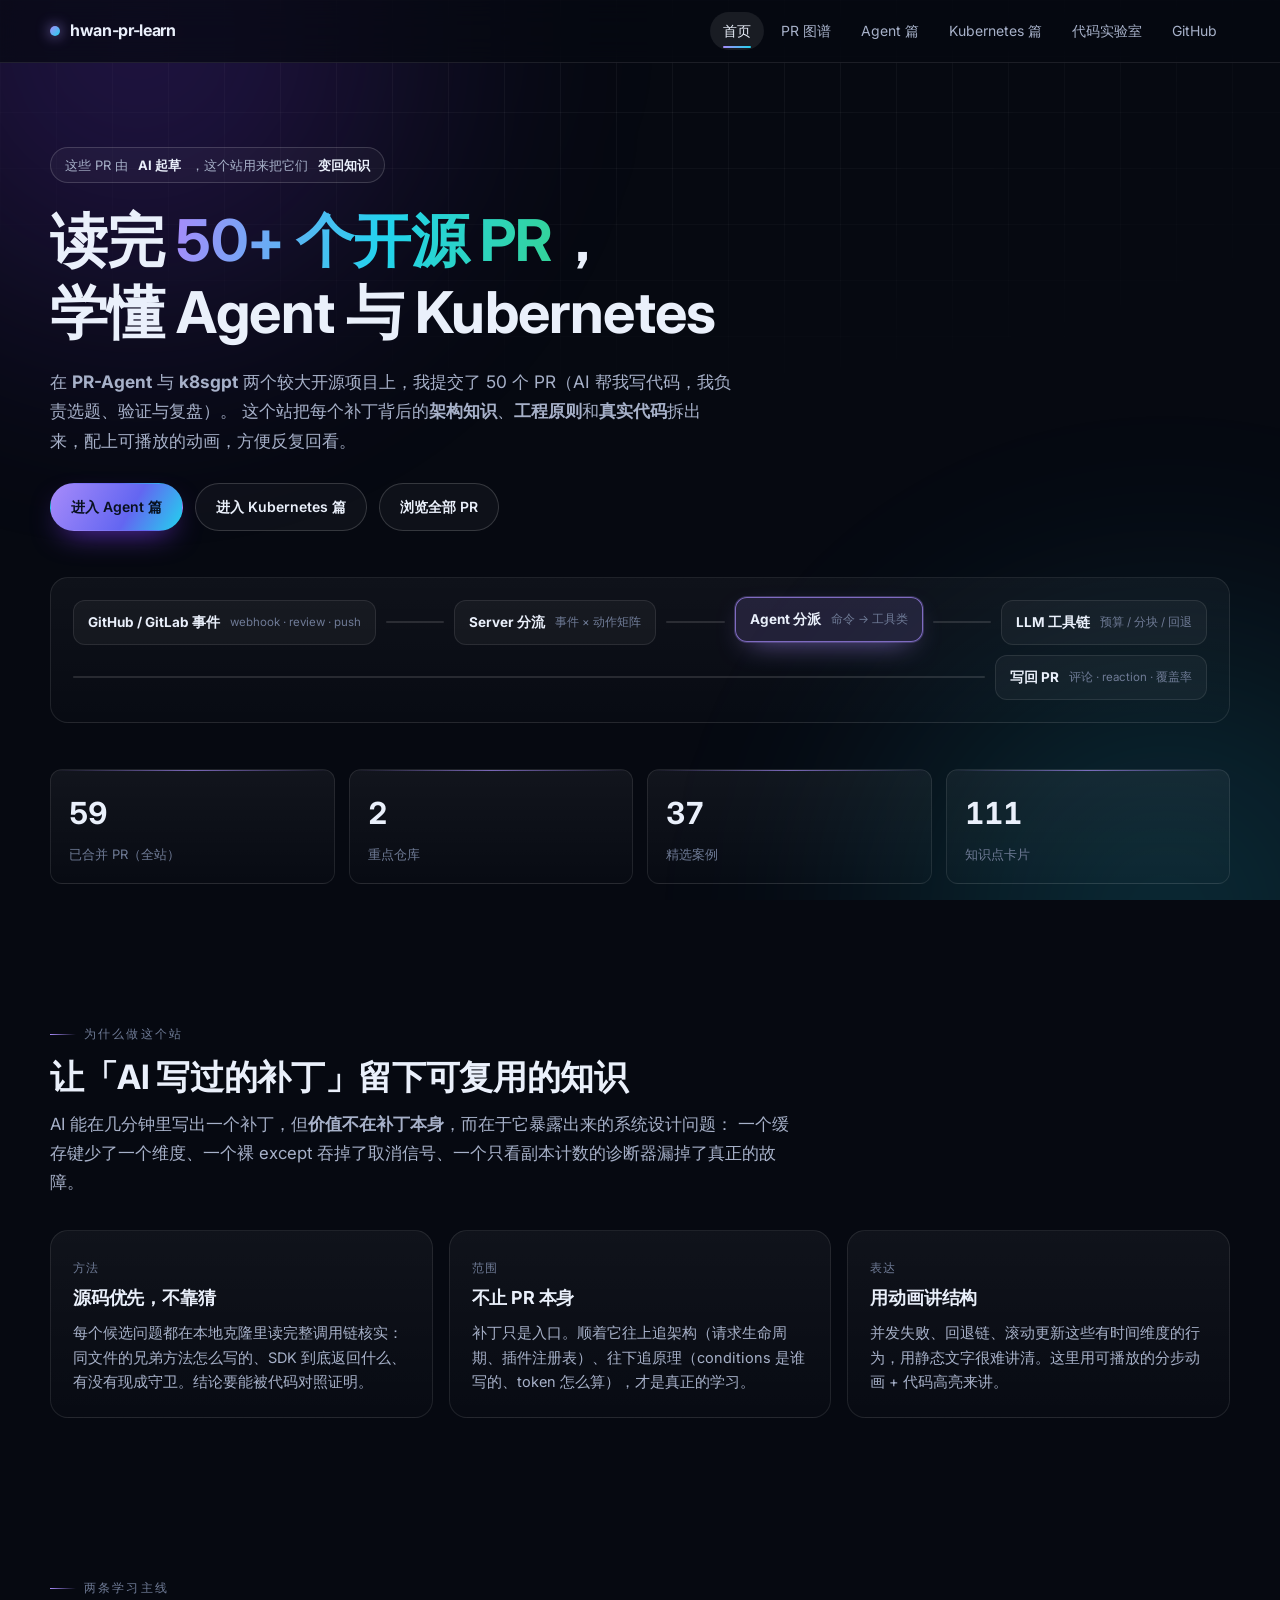
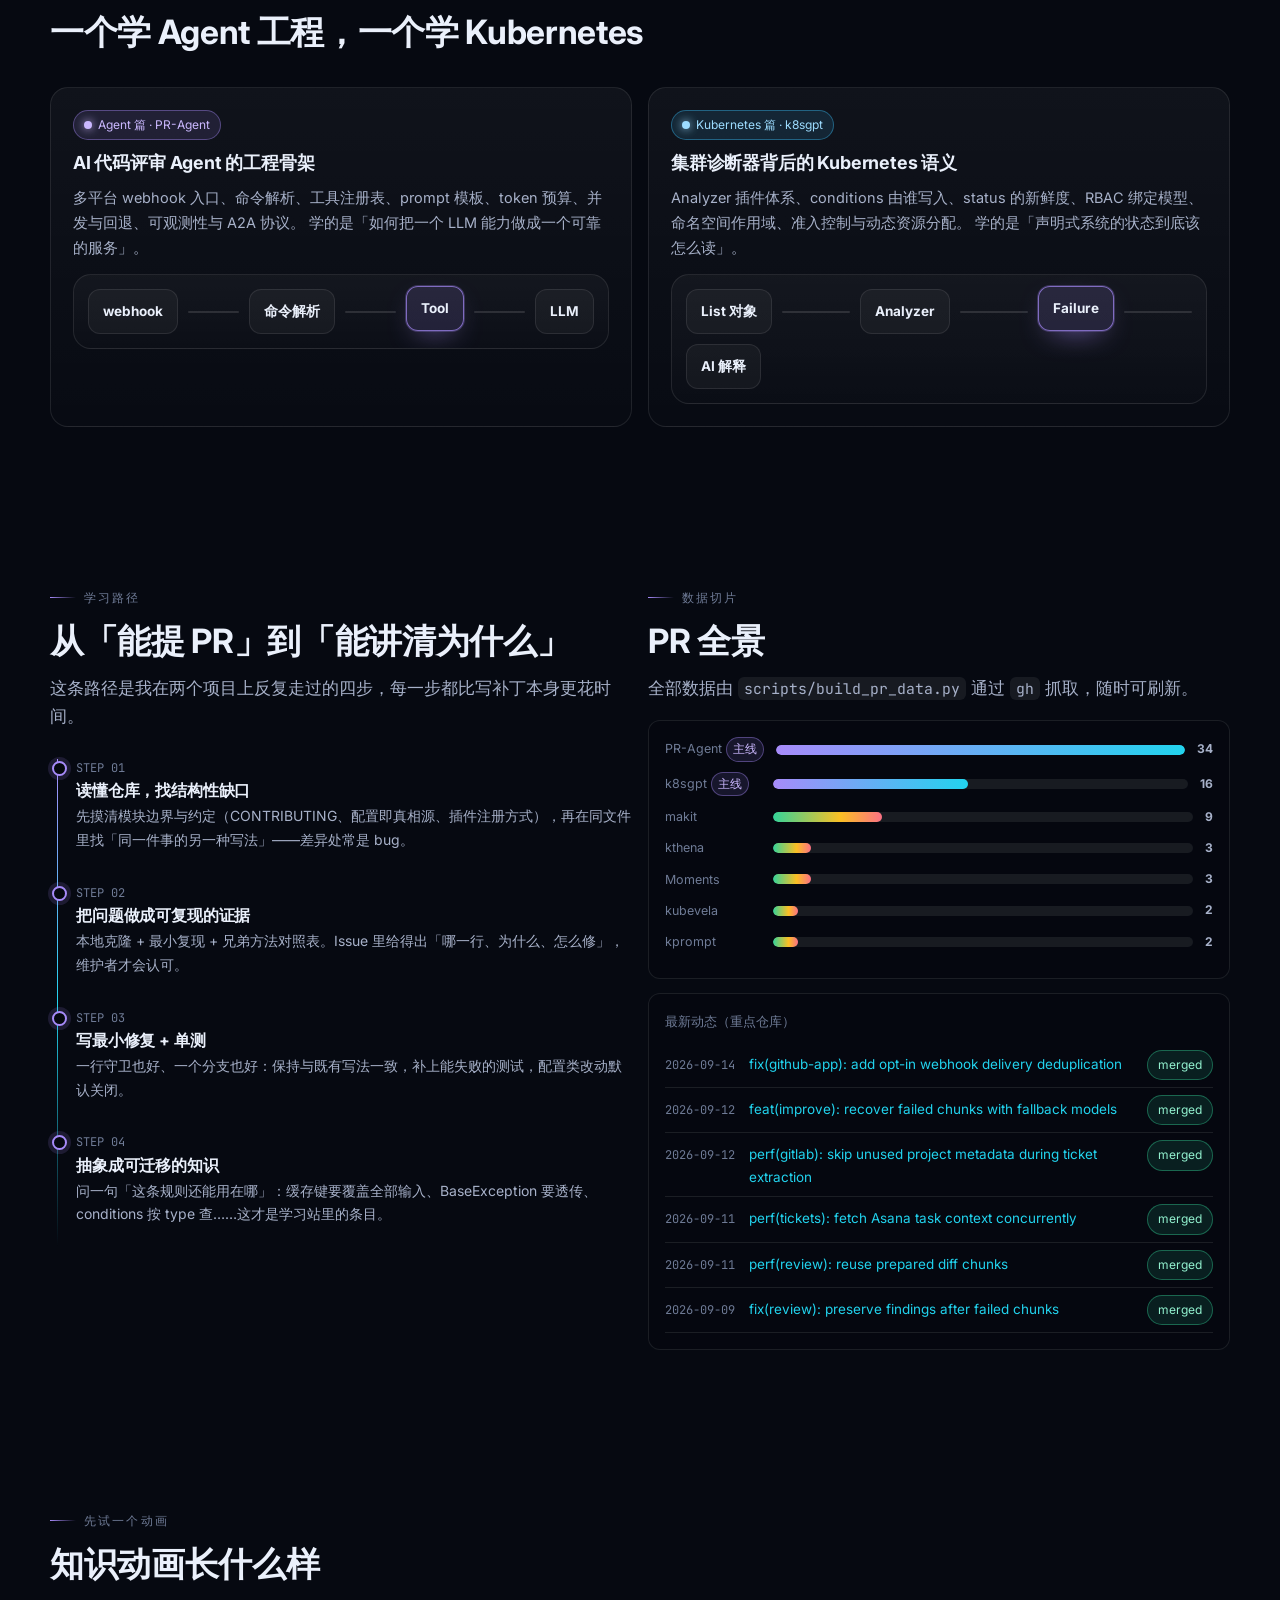
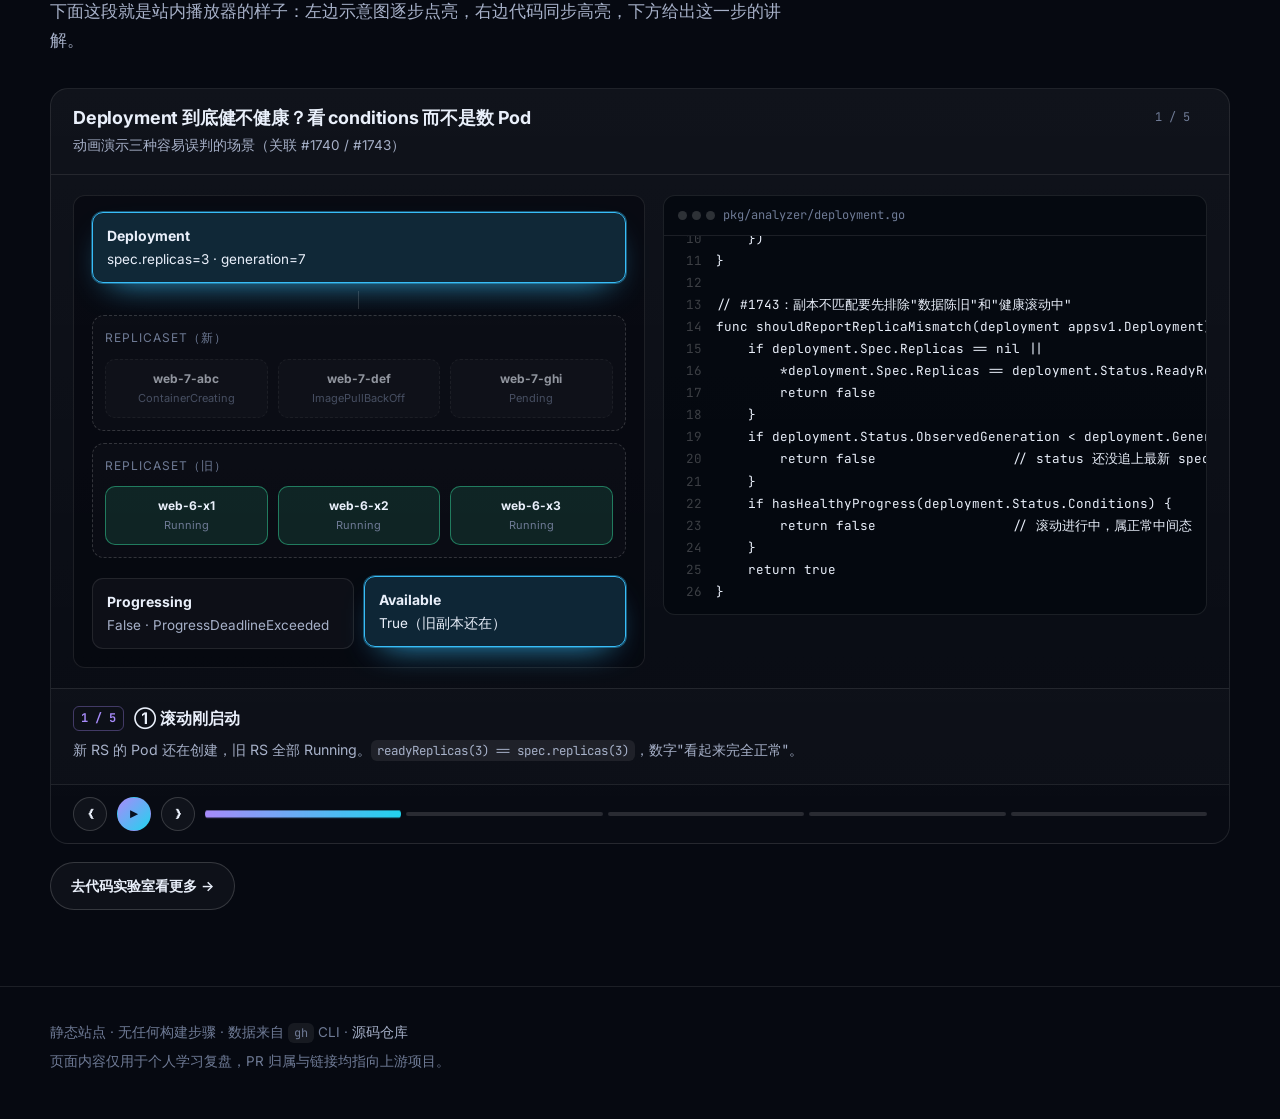
==== commit cc7b6e11: "docs: 新增 AGENTS.md 项目说明；排除校内实验室项目 Paper-Analysis-Viewer" ====
--- a/index.html
+++ b/index.html
@@ -59,7 +59,7 @@
     </div>
 
     <div class="hero-stats" id="stats">
-      <div class="stat"><b data-count="0">0</b><span>合并的 PR</span></div>
+      <div class="stat"><b data-count="0">0</b><span>已合并 PR（全站）</span></div>
       <div class="stat"><b data-count="0">0</b><span>重点仓库</span></div>
       <div class="stat"><b data-count="0">0</b><span>精选案例</span></div>
       <div class="stat"><b data-count="0">0</b><span>知识点卡片</span></div>
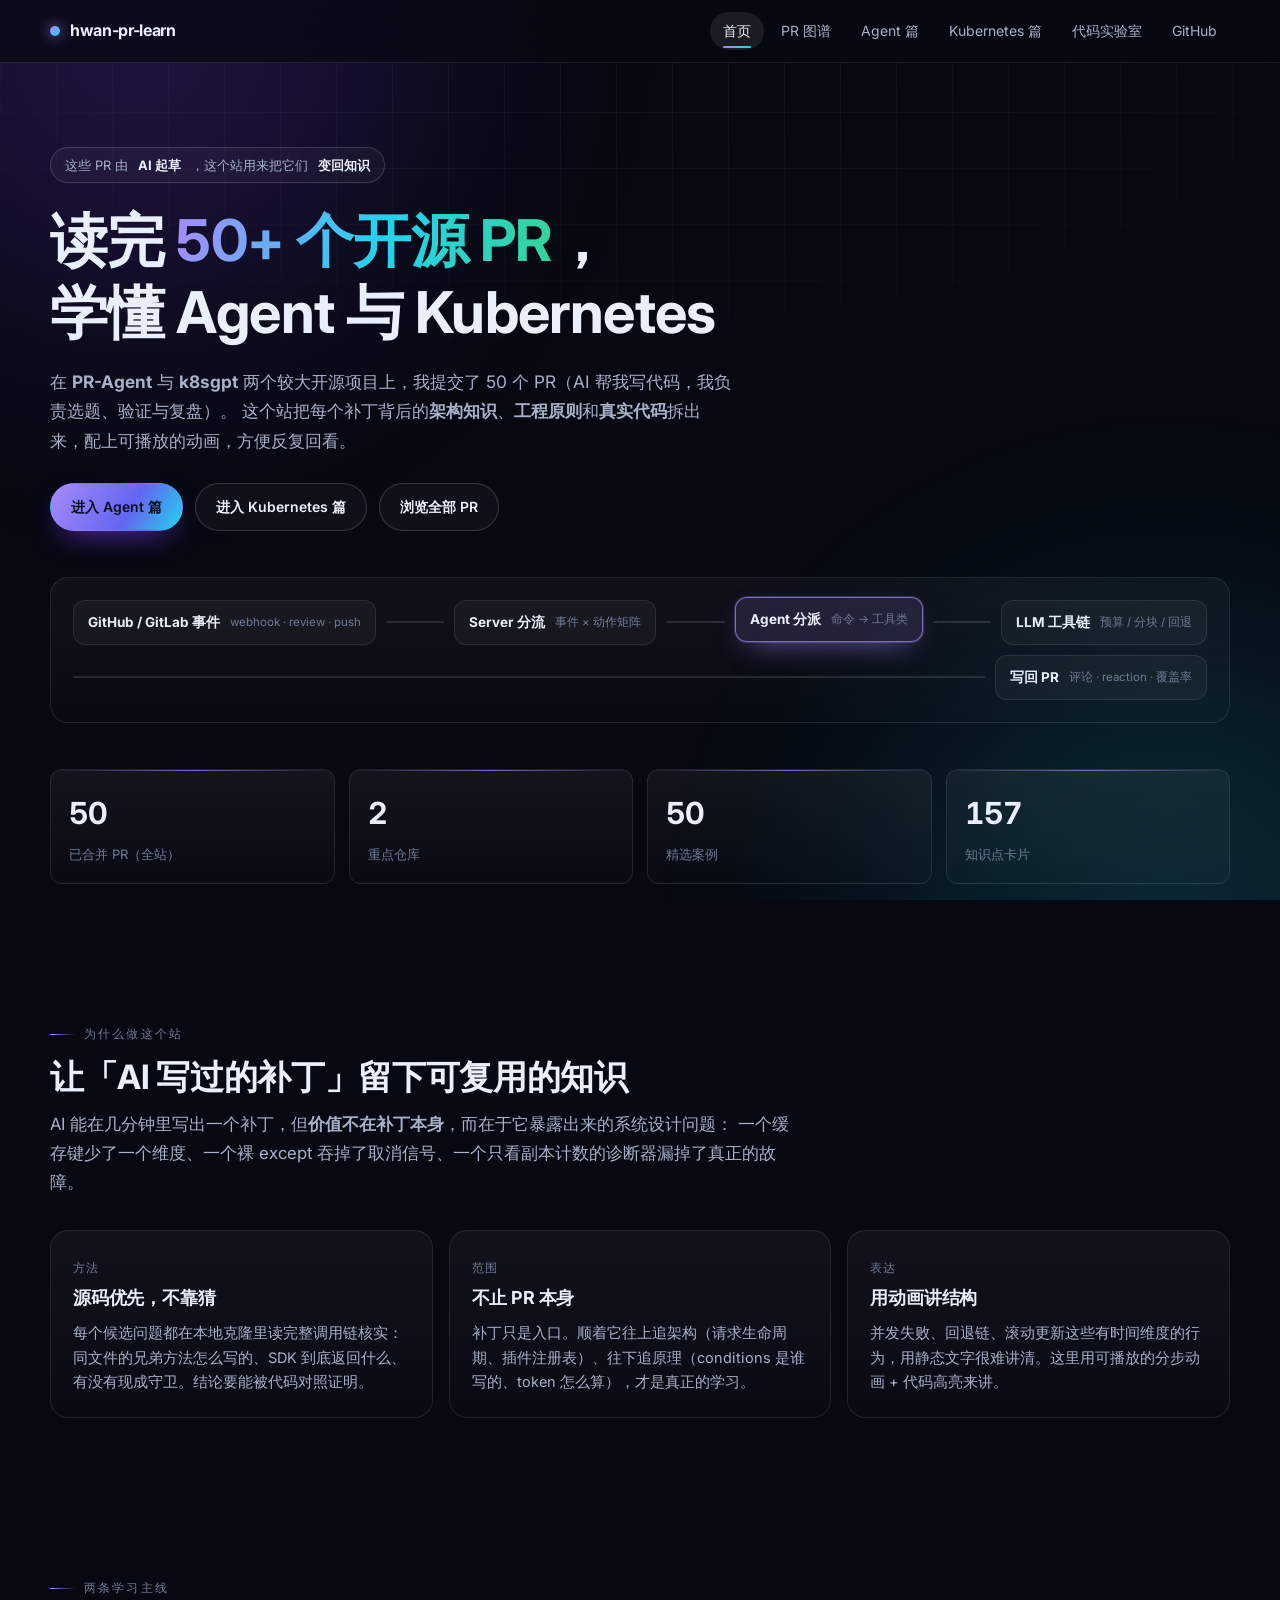
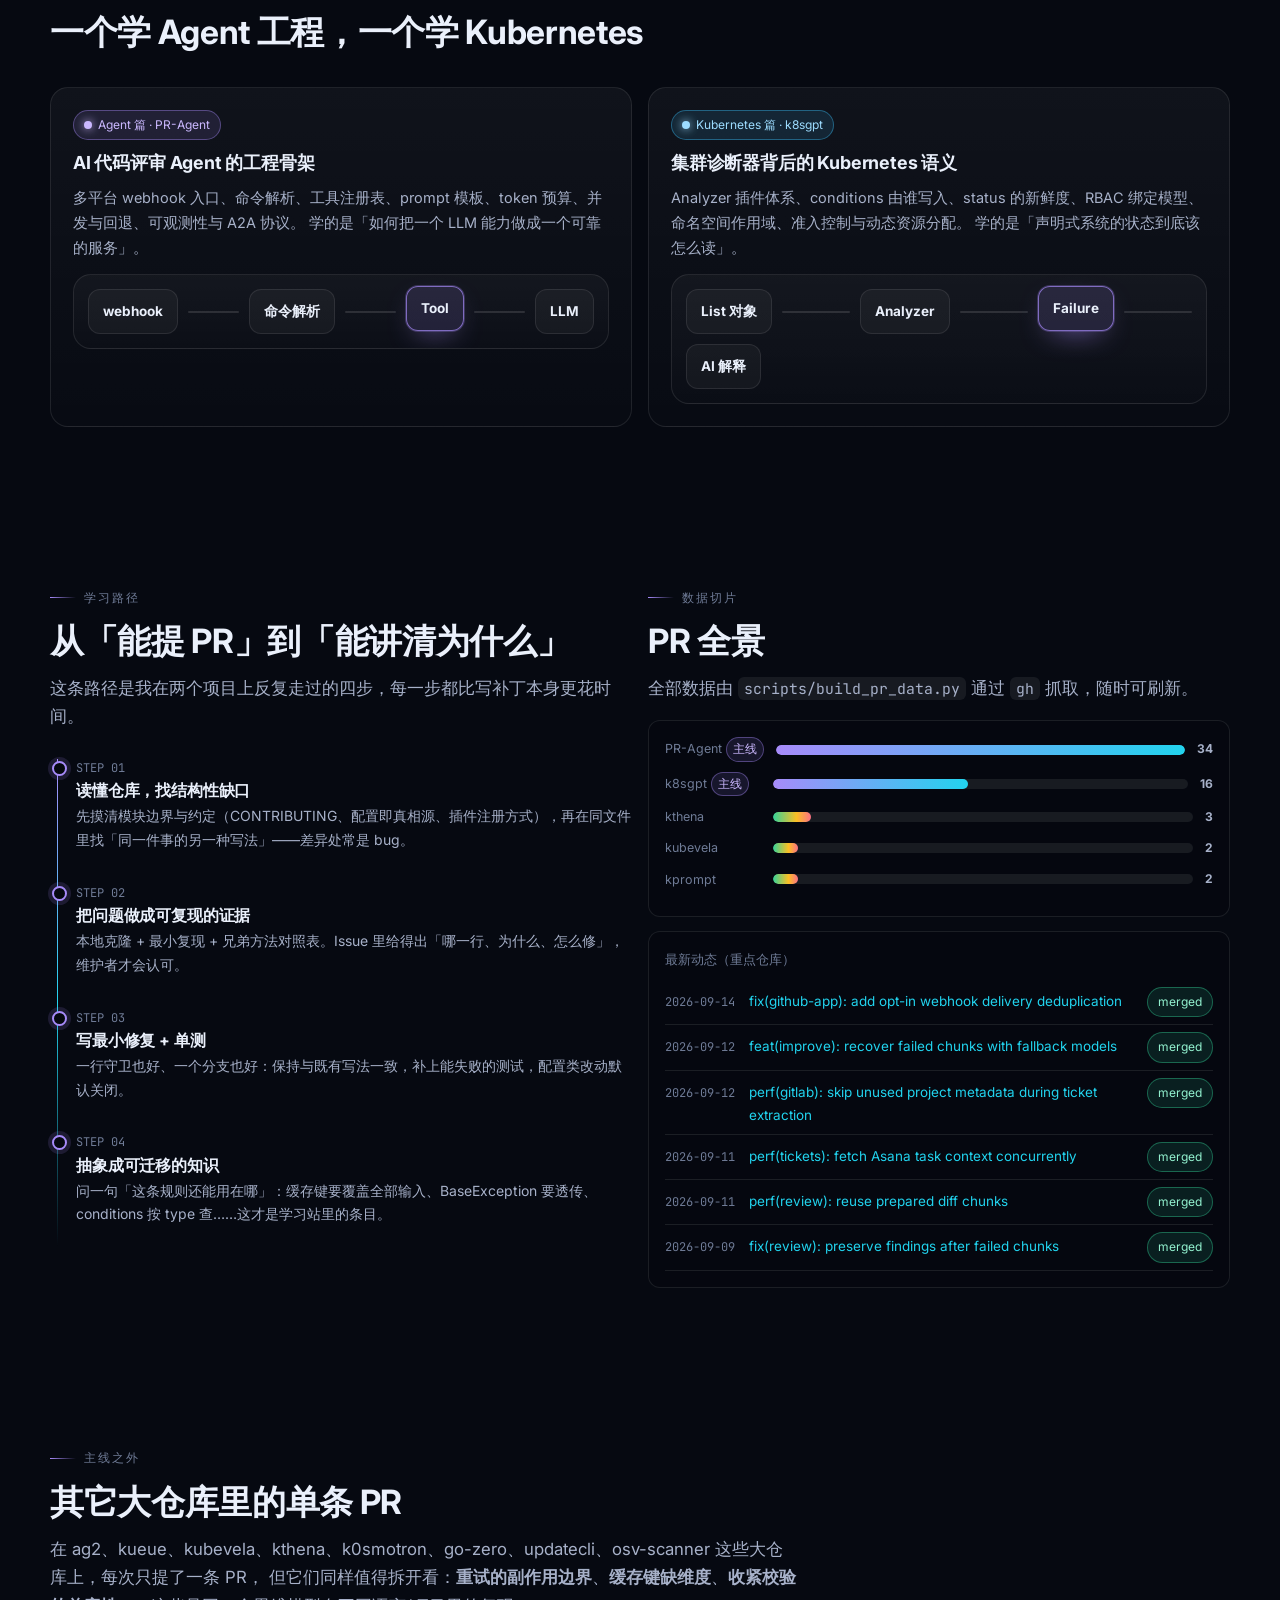
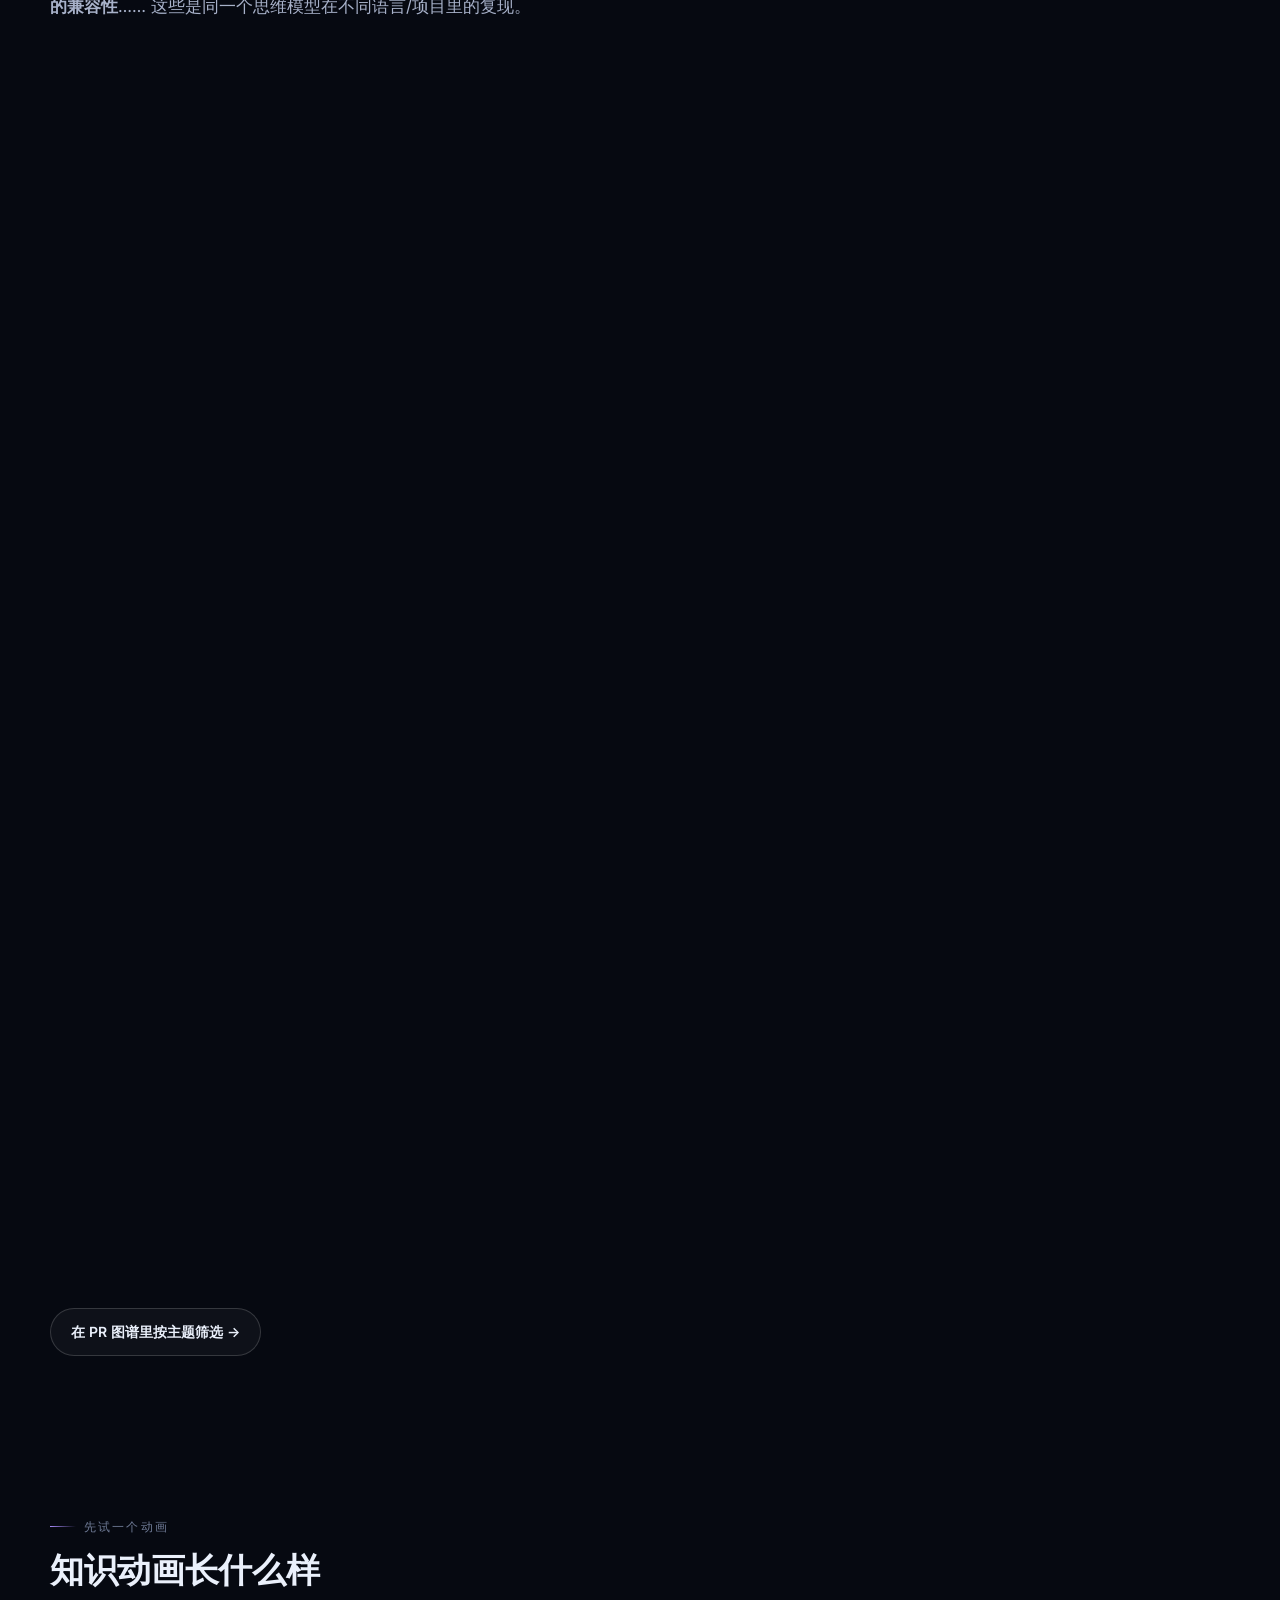
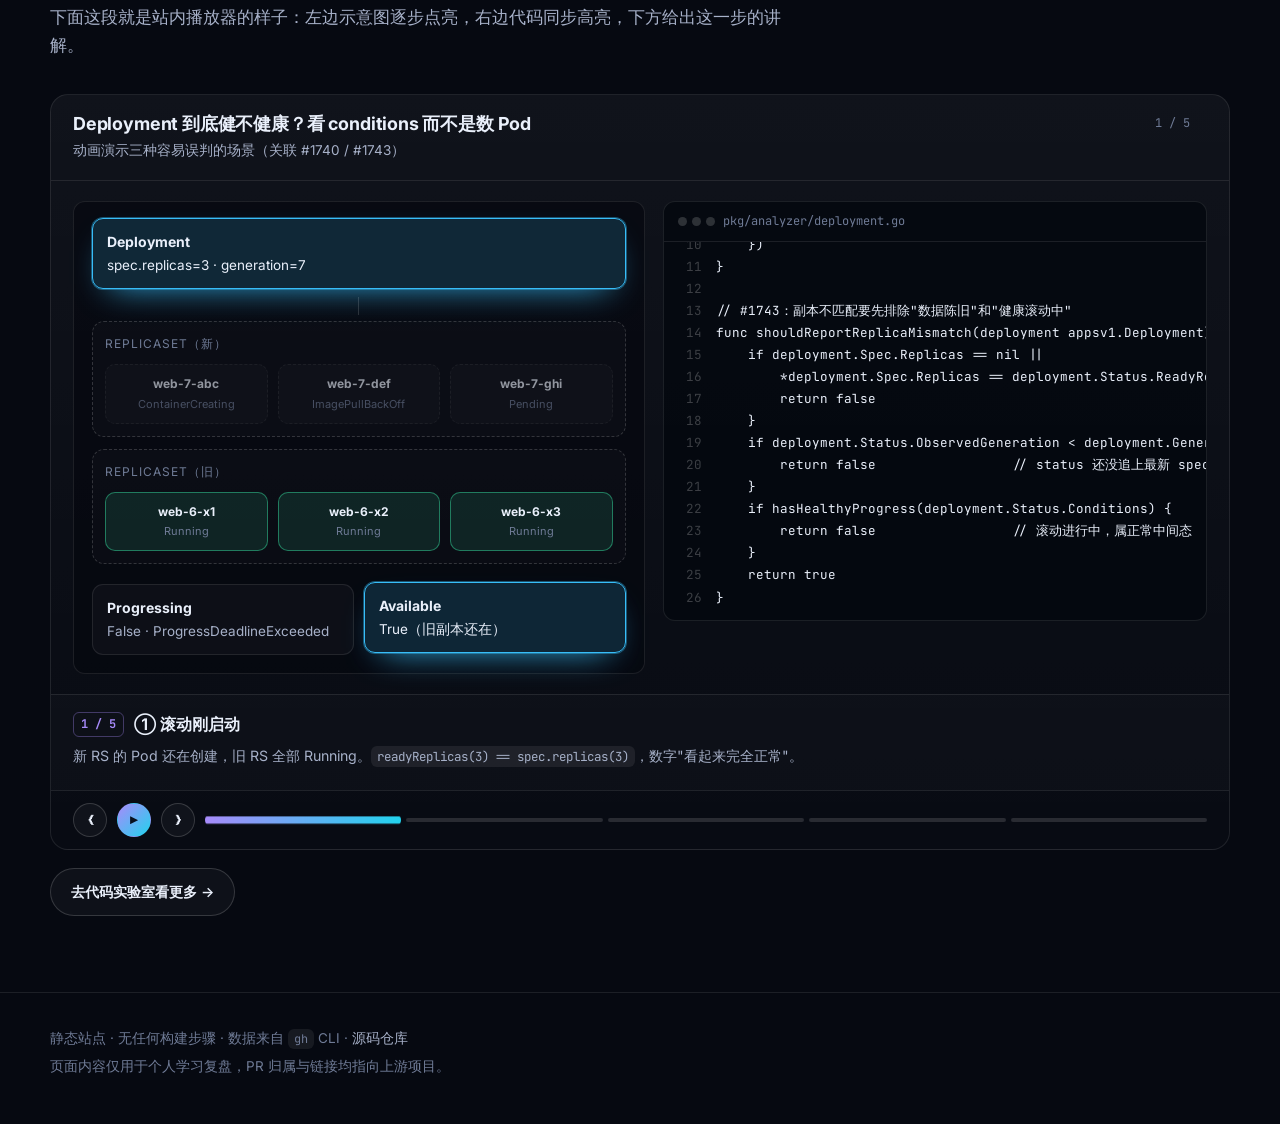
==== commit 12152803: "feat(content): 新增 13 个其它大仓库案例（ag2/kueue/kubevela/kthena 等）+ 主线筛选与首页区块" ====
--- a/index.html
+++ b/index.html
@@ -195,6 +195,24 @@
 <section>
   <div class="wrap">
     <div class="sec-head reveal">
+      <div class="sec-kicker">主线之外</div>
+      <h2>其它大仓库里的单条 PR</h2>
+      <p class="lede">
+        在 ag2、kueue、kubevela、kthena、k0smotron、go-zero、updatecli、osv-scanner 这些大仓库上，每次只提了一条 PR，
+        但它们同样值得拆开看：<b>重试的副作用边界</b>、<b>缓存键缺维度</b>、<b>收紧校验的兼容性</b>……
+        这些是同一个思维模型在不同语言/项目里的复现。
+      </p>
+    </div>
+    <div class="grid g3" id="other-cases"></div>
+    <div style="margin-top:16px" class="reveal">
+      <a class="btn btn-ghost" href="prs.html">在 PR 图谱里按主题筛选 →</a>
+    </div>
+  </div>
+</section>
+
+<section>
+  <div class="wrap">
+    <div class="sec-head reveal">
       <div class="sec-kicker">先试一个动画</div>
       <h2>知识动画长什么样</h2>
       <p class="lede">下面这段就是站内播放器的样子：左边示意图逐步点亮，右边代码同步高亮，下方给出这一步的讲解。</p>
@@ -219,6 +237,7 @@
 <script src="assets/js/common.js"></script>
 <script src="assets/js/player.js"></script>
 <script src="assets/data/lessons.js"></script>
+<script src="assets/js/case.js"></script>
 <script src="assets/js/home.js"></script>
 </body>
 </html>
--- a/assets/css/main.css
+++ b/assets/css/main.css
@@ -518,6 +518,9 @@
 .track-k8s {
   --accent: var(--sky);
 }
+.track-eng {
+  --accent: var(--amber);
+}
 .pill {
   display: inline-flex;
   align-items: center;
